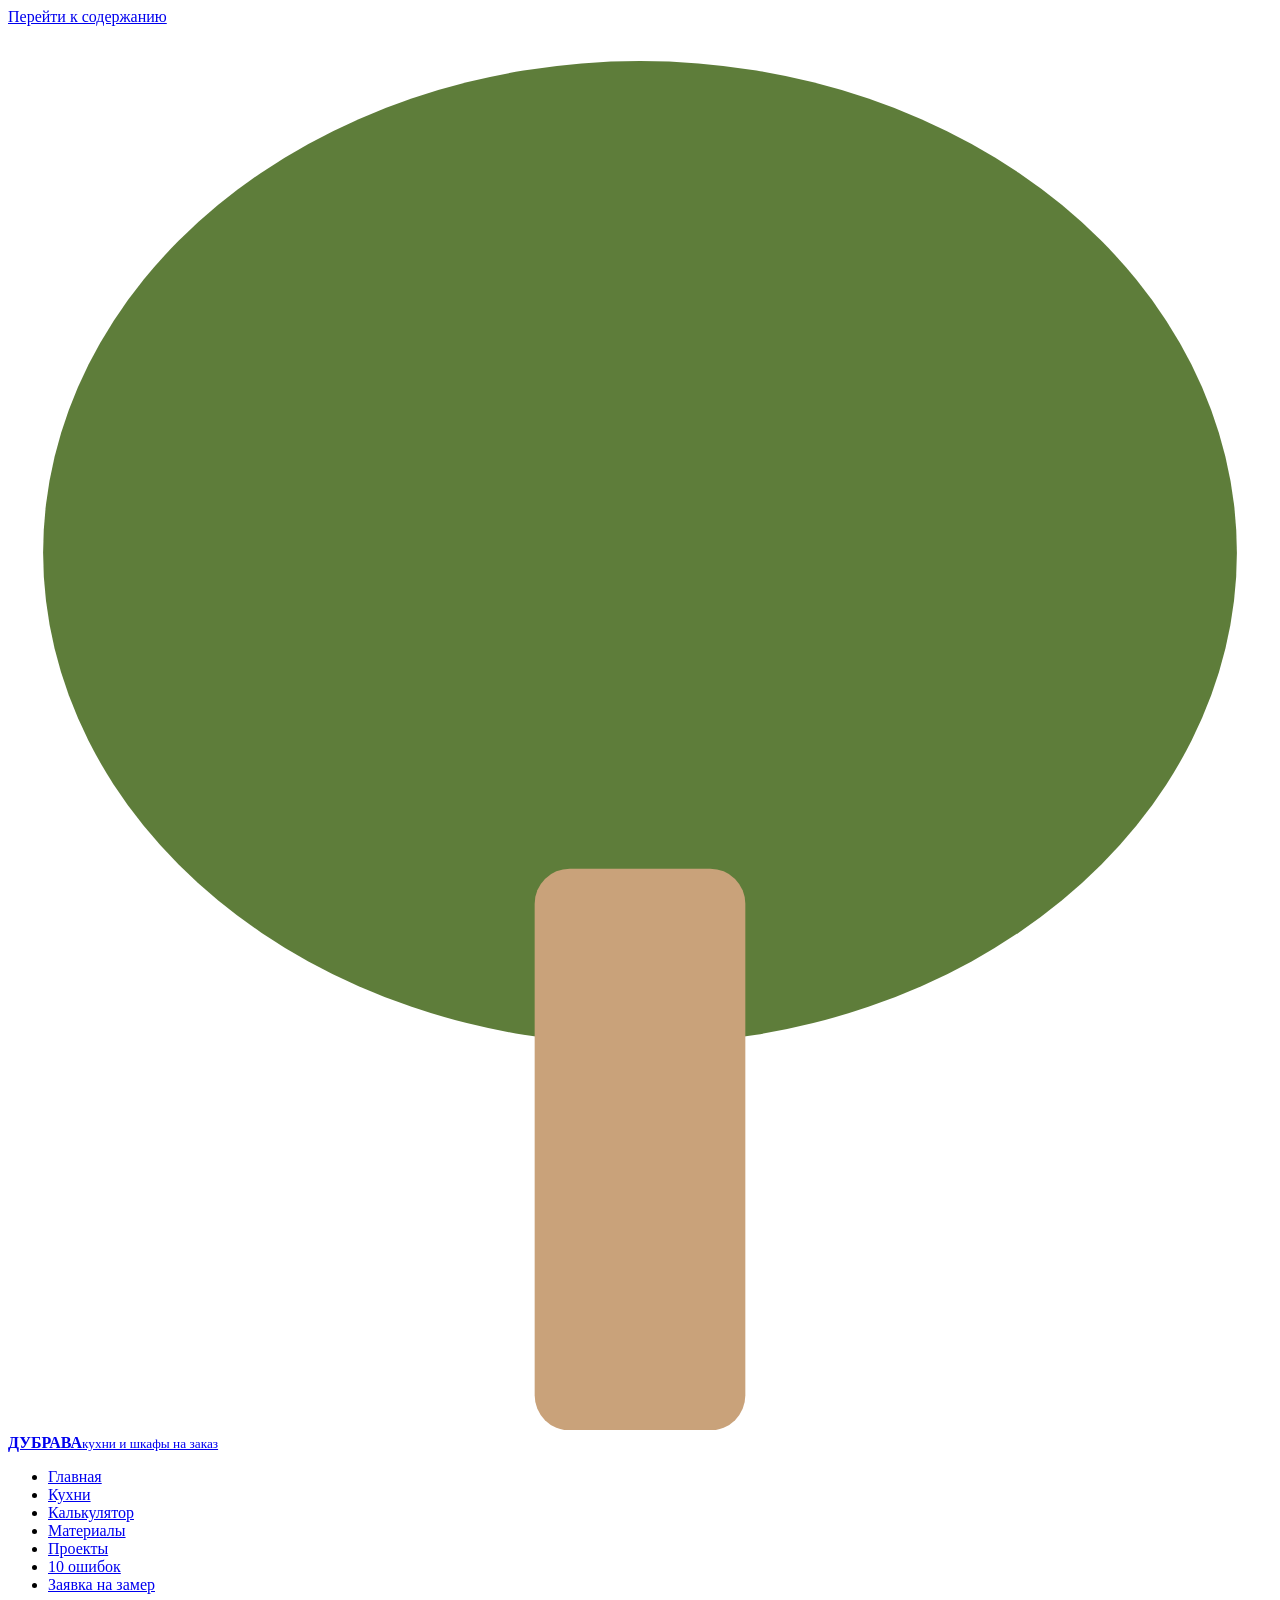
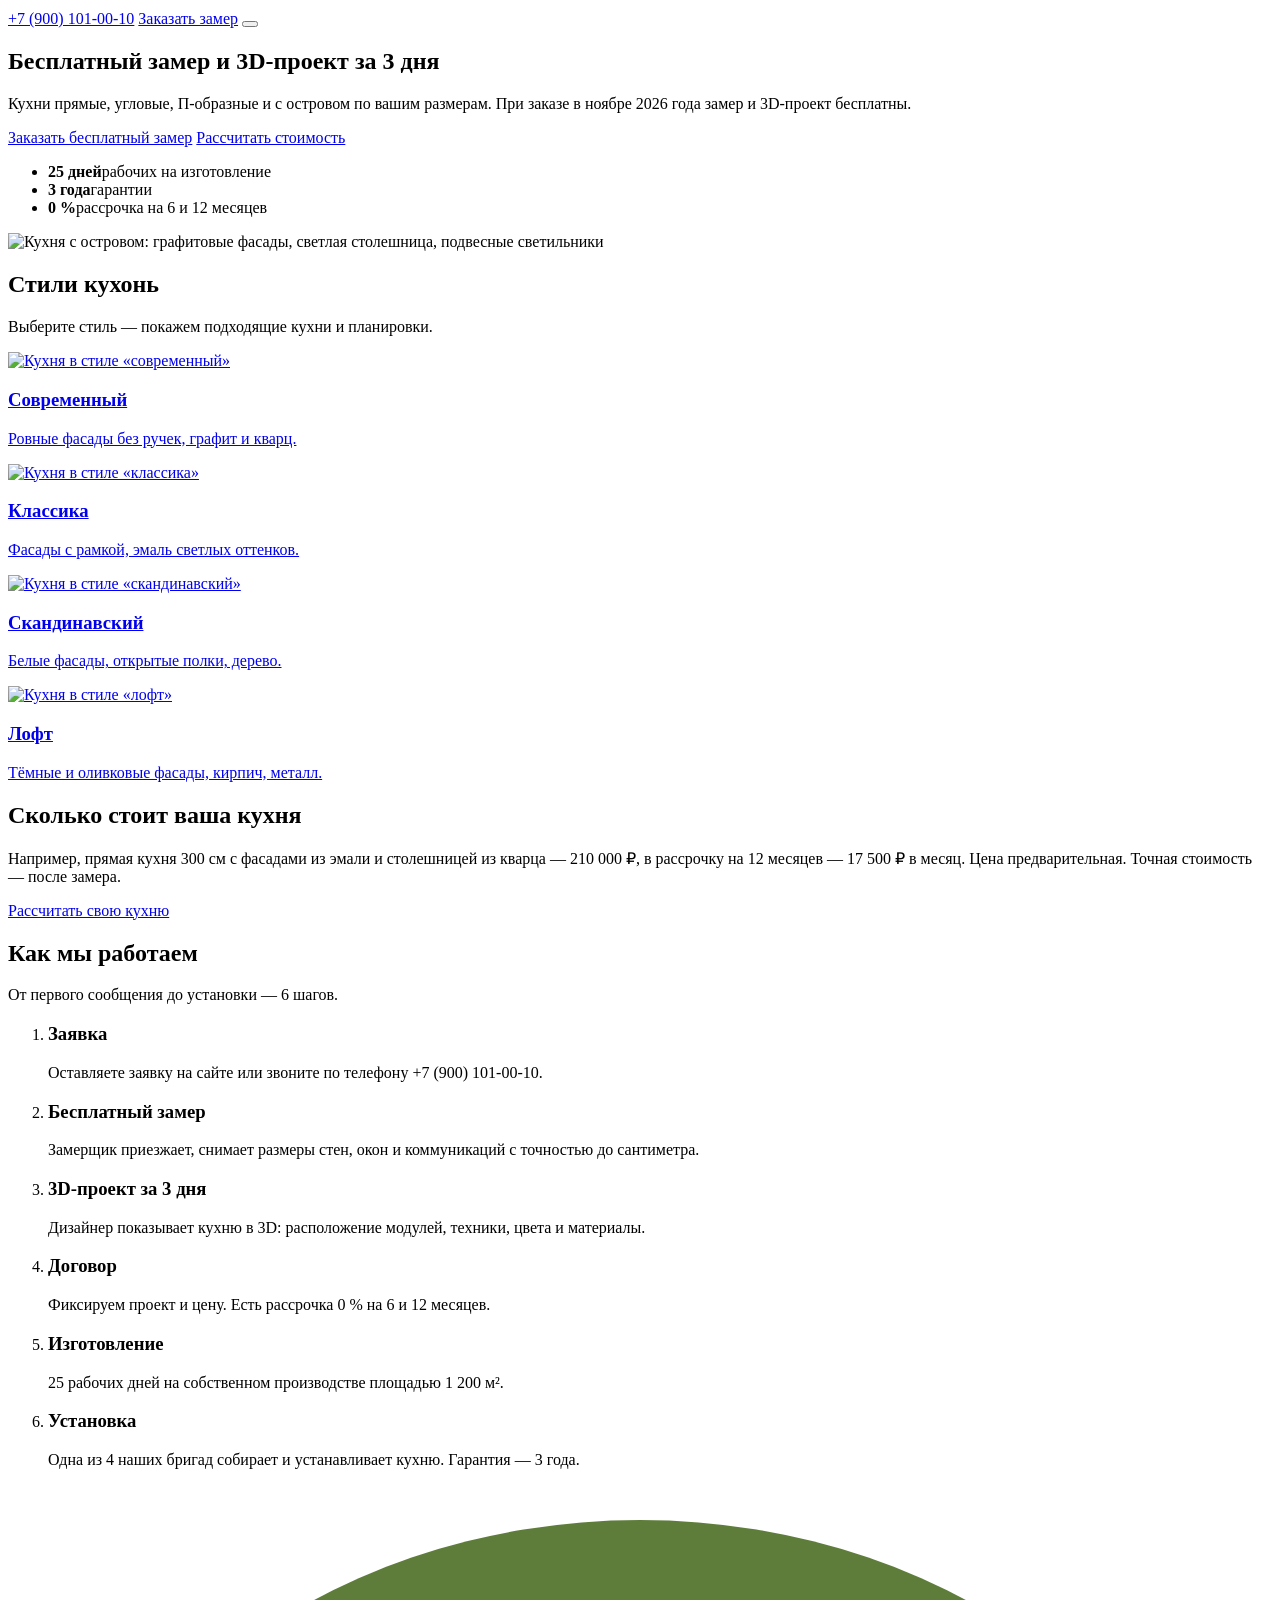
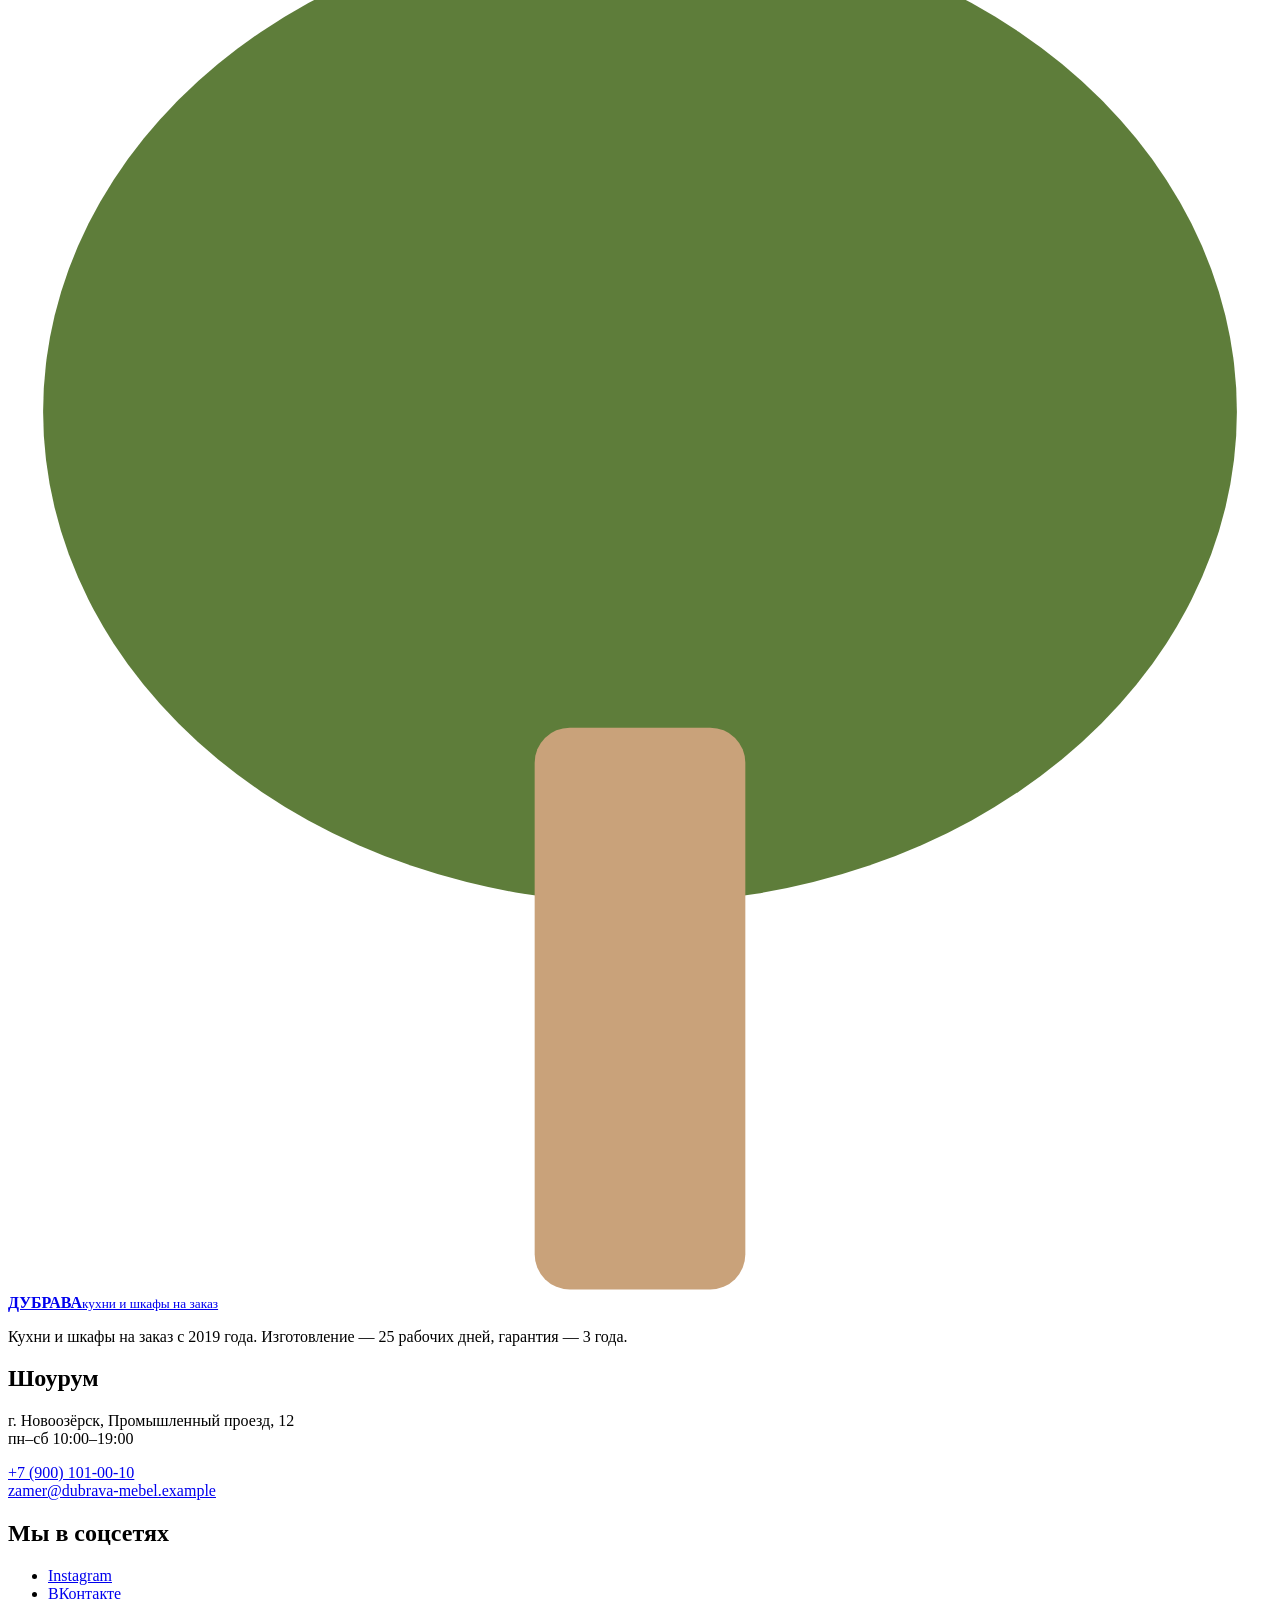
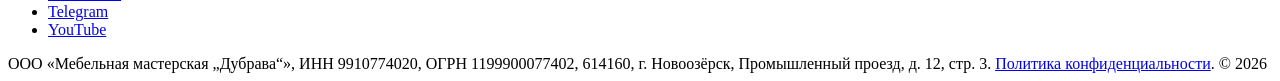
==== index.html @ 315a9c42 "Add files via upload" ====
<!DOCTYPE html>
<html lang="ru">
<head>
<meta charset="utf-8">
<!-- Тег Google (gtag.js) ресурса GA4 «ДУБРАВА — сайт» -->
<script async src="https://www.googletagmanager.com/gtag/js?id=G-XXXXXXXXXX"></script>
<script>
  window.dataLayer = window.dataLayer || [];
  function gtag(){dataLayer.push(arguments);}
  gtag('js', new Date());
  gtag('config', 'G-XXXXXXXXXX');
</script>
<meta name="viewport" content="width=device-width, initial-scale=1">
<title>Кухни на заказ «Дубрава» — бесплатный замер и 3D-проект за 3 дня</title>
<meta name="description" content="Кухни прямые, угловые, П-образные и с островом на заказ. Изготовление 25 рабочих дней, гарантия 3 года, рассрочка 0 %. Бесплатный замер и 3D-проект в ноябре 2026.">
<meta property="og:type" content="website">
<meta property="og:locale" content="ru_RU">
<meta property="og:site_name" content="Дубрава — кухни и шкафы на заказ">
<meta property="og:title" content="Кухни на заказ «Дубрава» — бесплатный замер и 3D-проект за 3 дня">
<meta property="og:description" content="Кухни прямые, угловые, П-образные и с островом на заказ. Изготовление 25 рабочих дней, гарантия 3 года, рассрочка 0 %. Бесплатный замер и 3D-проект в ноябре 2026.">
<meta property="og:url" content="https://tz-10-kuhni-dubrava.vercel.app/">
<meta property="og:image" content="https://tz-10-kuhni-dubrava.vercel.app/img/og.jpg">
<meta property="og:image:width" content="1200">
<meta property="og:image:height" content="630">
<meta name="theme-color" content="#5E7D3A">
<link rel="icon" href="favicon.ico" sizes="any">
<link rel="preconnect" href="https://fonts.googleapis.com">
<link rel="preconnect" href="https://fonts.gstatic.com" crossorigin>
<link rel="stylesheet" href="https://fonts.googleapis.com/css2?family=Inter:wght@400;500;600;700&amp;family=Playfair+Display:wght@700&amp;display=swap">
<link rel="stylesheet" href="css/style.css">
</head>
<body>
<a class="skip-link" href="#main">Перейти к содержанию</a>
<header class="site-header">
  <div class="wrap header-in">
    <a class="logo" href="index.html" aria-label="Дубрава — на главную"><svg viewBox="0 0 36 40" aria-hidden="true"><ellipse cx="18" cy="15" rx="17" ry="14" fill="#5E7D3A"/><rect x="15" y="24" width="6" height="16" rx="1" fill="#C9A27A"/></svg><span><b>ДУБРАВА</b><small>кухни и шкафы на заказ</small></span></a>
    <nav id="menu" class="nav" aria-label="Основное меню"><ul><li><a href="index.html" class="is-active" aria-current="page">Главная</a></li><li><a href="kitchens.html">Кухни</a></li><li><a href="calculator.html">Калькулятор</a></li><li><a href="materials.html">Материалы</a></li><li><a href="projects.html">Проекты</a></li><li><a href="mistakes.html">10 ошибок</a></li><li><a href="contacts.html">Заявка на замер</a></li></ul></nav>
    <a class="header-phone" href="tel:+79001010010" data-event="contact_click" data-contact-type="phone" data-page-section="header">+7 (900) 101-00-10</a>
    <a class="btn btn-sm" href="contacts.html" data-event="cta_click" data-button-name="header_measure" data-page-section="header">Заказать замер</a>
    <button class="burger" type="button" aria-expanded="false" aria-controls="menu" aria-label="Открыть меню"><span></span></button>
  </div>
</header>
<main id="main">

<section class="hero" aria-labelledby="hero-title">
  <div class="wrap hero-grid">
    <div>
      <h1 id="hero-title">Бесплатный замер и&nbsp;3D&#8209;проект за&nbsp;3&nbsp;дня</h1>
      <p class="lead">Кухни прямые, угловые, П-образные и с островом по вашим размерам. При заказе в ноябре 2026 года замер и 3D-проект бесплатны.</p>
      <div class="hero-actions">
        <a class="btn" href="contacts.html" data-event="cta_click" data-button-name="hero_measure" data-page-section="hero">Заказать бесплатный замер</a>
        <a class="btn btn-outline" href="calculator.html">Рассчитать стоимость</a>
      </div>
      <ul class="facts">
        <li><b>25 дней</b>рабочих на изготовление</li>
        <li><b>3 года</b>гарантии</li>
        <li><b>0 %</b>рассрочка на 6 и 12 месяцев</li>
      </ul>
    </div>
    <div class="hero-photo"><img src="img/hero.webp" alt="Кухня с островом: графитовые фасады, светлая столешница, подвесные светильники" width="1200" height="840" decoding="async" fetchpriority="high"></div>
  </div>
</section>

<section class="section section-white" aria-labelledby="styles-title">
  <div class="wrap">
    <h2 id="styles-title">Стили кухонь</h2>
    <p class="lead">Выберите стиль — покажем подходящие кухни и планировки.</p>
    <div class="grid">
      <a class="card style-card" href="kitchens.html?style=modern" data-event="style_filter" data-style="modern" data-layout="all" data-page-section="styles">
        <img src="img/kitchen-olive.webp" alt="Кухня в стиле «современный»" width="800" height="560" loading="lazy" decoding="async">
        <div class="card-body"><h3>Современный</h3><p class="card-meta">Ровные фасады без ручек, графит и кварц.</p></div>
      </a>
      <a class="card style-card" href="kitchens.html?style=classic" data-event="style_filter" data-style="classic" data-layout="all" data-page-section="styles">
        <img src="img/kitchen-klassika.webp" alt="Кухня в стиле «классика»" width="800" height="560" loading="lazy" decoding="async">
        <div class="card-body"><h3>Классика</h3><p class="card-meta">Фасады с рамкой, эмаль светлых оттенков.</p></div>
      </a>
      <a class="card style-card" href="kitchens.html?style=scandi" data-event="style_filter" data-style="scandi" data-layout="all" data-page-section="styles">
        <img src="img/kitchen-dub.webp" alt="Кухня в стиле «скандинавский»" width="800" height="560" loading="lazy" decoding="async">
        <div class="card-body"><h3>Скандинавский</h3><p class="card-meta">Белые фасады, открытые полки, дерево.</p></div>
      </a>
      <a class="card style-card" href="kitchens.html?style=loft" data-event="style_filter" data-style="loft" data-layout="all" data-page-section="styles">
        <img src="img/kitchen-fabrika.webp" alt="Кухня в стиле «лофт»" width="800" height="560" loading="lazy" decoding="async">
        <div class="card-body"><h3>Лофт</h3><p class="card-meta">Тёмные и оливковые фасады, кирпич, металл.</p></div>
      </a>
    </div>
  </div>
</section>

<section class="section" aria-labelledby="calc-title">
  <div class="wrap">
    <div class="callout">
      <div>
        <h2 id="calc-title">Сколько стоит ваша кухня</h2>
        <p>Например, прямая кухня 300 см с фасадами из эмали и столешницей из кварца — 210 000 ₽, в рассрочку на 12 месяцев — 17 500 ₽ в месяц. Цена предварительная. Точная стоимость — после замера.</p>
      </div>
      <a class="btn btn-oak" href="calculator.html" data-event="cta_click" data-button-name="calc_teaser" data-page-section="calculator">Рассчитать свою кухню</a>
    </div>
  </div>
</section>

<section class="section section-white" aria-labelledby="how-title">
  <div class="wrap">
    <h2 id="how-title">Как мы работаем</h2>
    <p class="lead">От первого сообщения до установки — 6 шагов.</p>
    <ol class="steps"><li><h3>Заявка</h3><p>Оставляете заявку на сайте или звоните по телефону +7 (900) 101-00-10.</p></li><li><h3>Бесплатный замер</h3><p>Замерщик приезжает, снимает размеры стен, окон и коммуникаций с точностью до сантиметра.</p></li><li><h3>3D-проект за 3 дня</h3><p>Дизайнер показывает кухню в 3D: расположение модулей, техники, цвета и материалы.</p></li><li><h3>Договор</h3><p>Фиксируем проект и цену. Есть рассрочка 0 % на 6 и 12 месяцев.</p></li><li><h3>Изготовление</h3><p>25 рабочих дней на собственном производстве площадью 1 200 м².</p></li><li><h3>Установка</h3><p>Одна из 4 наших бригад собирает и устанавливает кухню. Гарантия — 3 года.</p></li></ol>
  </div>
</section>
</main>
<footer class="site-footer">
  <div class="wrap footer-grid">
    <div>
      <a class="logo" href="index.html" aria-label="Дубрава — на главную"><svg viewBox="0 0 36 40" aria-hidden="true"><ellipse cx="18" cy="15" rx="17" ry="14" fill="#5E7D3A"/><rect x="15" y="24" width="6" height="16" rx="1" fill="#C9A27A"/></svg><span><b>ДУБРАВА</b><small>кухни и шкафы на заказ</small></span></a>
      <p>Кухни и шкафы на заказ с 2019 года. Изготовление — 25 рабочих дней, гарантия — 3 года.</p>
    </div>
    <div class="footer-contact">
      <h2 class="footer-h">Шоурум</h2>
      <p>г. Новоозёрск, Промышленный проезд, 12<br>пн–сб 10:00–19:00</p>
      <a href="tel:+79001010010" data-event="contact_click" data-contact-type="phone" data-page-section="footer">+7 (900) 101-00-10</a><br>
      <a href="mailto:zamer@dubrava-mebel.example" data-event="contact_click" data-contact-type="email" data-page-section="footer">zamer@dubrava-mebel.example</a>
    </div>
    <div>
      <h2 class="footer-h">Мы в соцсетях</h2>
      <ul class="social"><li><a href="https://www.instagram.com/dubrava_kitchens/" target="_blank" rel="noopener" data-event="social_click" data-network="instagram" data-page-section="footer">Instagram</a></li><li><a href="https://vk.com/dubrava_kitchens" target="_blank" rel="noopener" data-event="social_click" data-network="vk" data-page-section="footer">ВКонтакте</a></li><li><a href="https://t.me/dubrava_kitchens" target="_blank" rel="noopener" data-event="social_click" data-network="telegram" data-page-section="footer">Telegram</a></li><li><a href="https://www.youtube.com/@dubrava_kitchens" target="_blank" rel="noopener" data-event="social_click" data-network="youtube" data-page-section="footer">YouTube</a></li></ul>
    </div>
  </div>
  <div class="wrap footer-legal">
    ООО «Мебельная мастерская „Дубрава“», ИНН 9910774020, ОГРН 1199900077402, 614160, г. Новоозёрск, Промышленный проезд, д. 12, стр. 3.
    <a href="privacy.html">Политика конфиденциальности</a>. © 2026
  </div>
</footer>
<script src="js/analytics.js" defer></script>
<script src="js/main.js" defer></script>
</body>
</html>
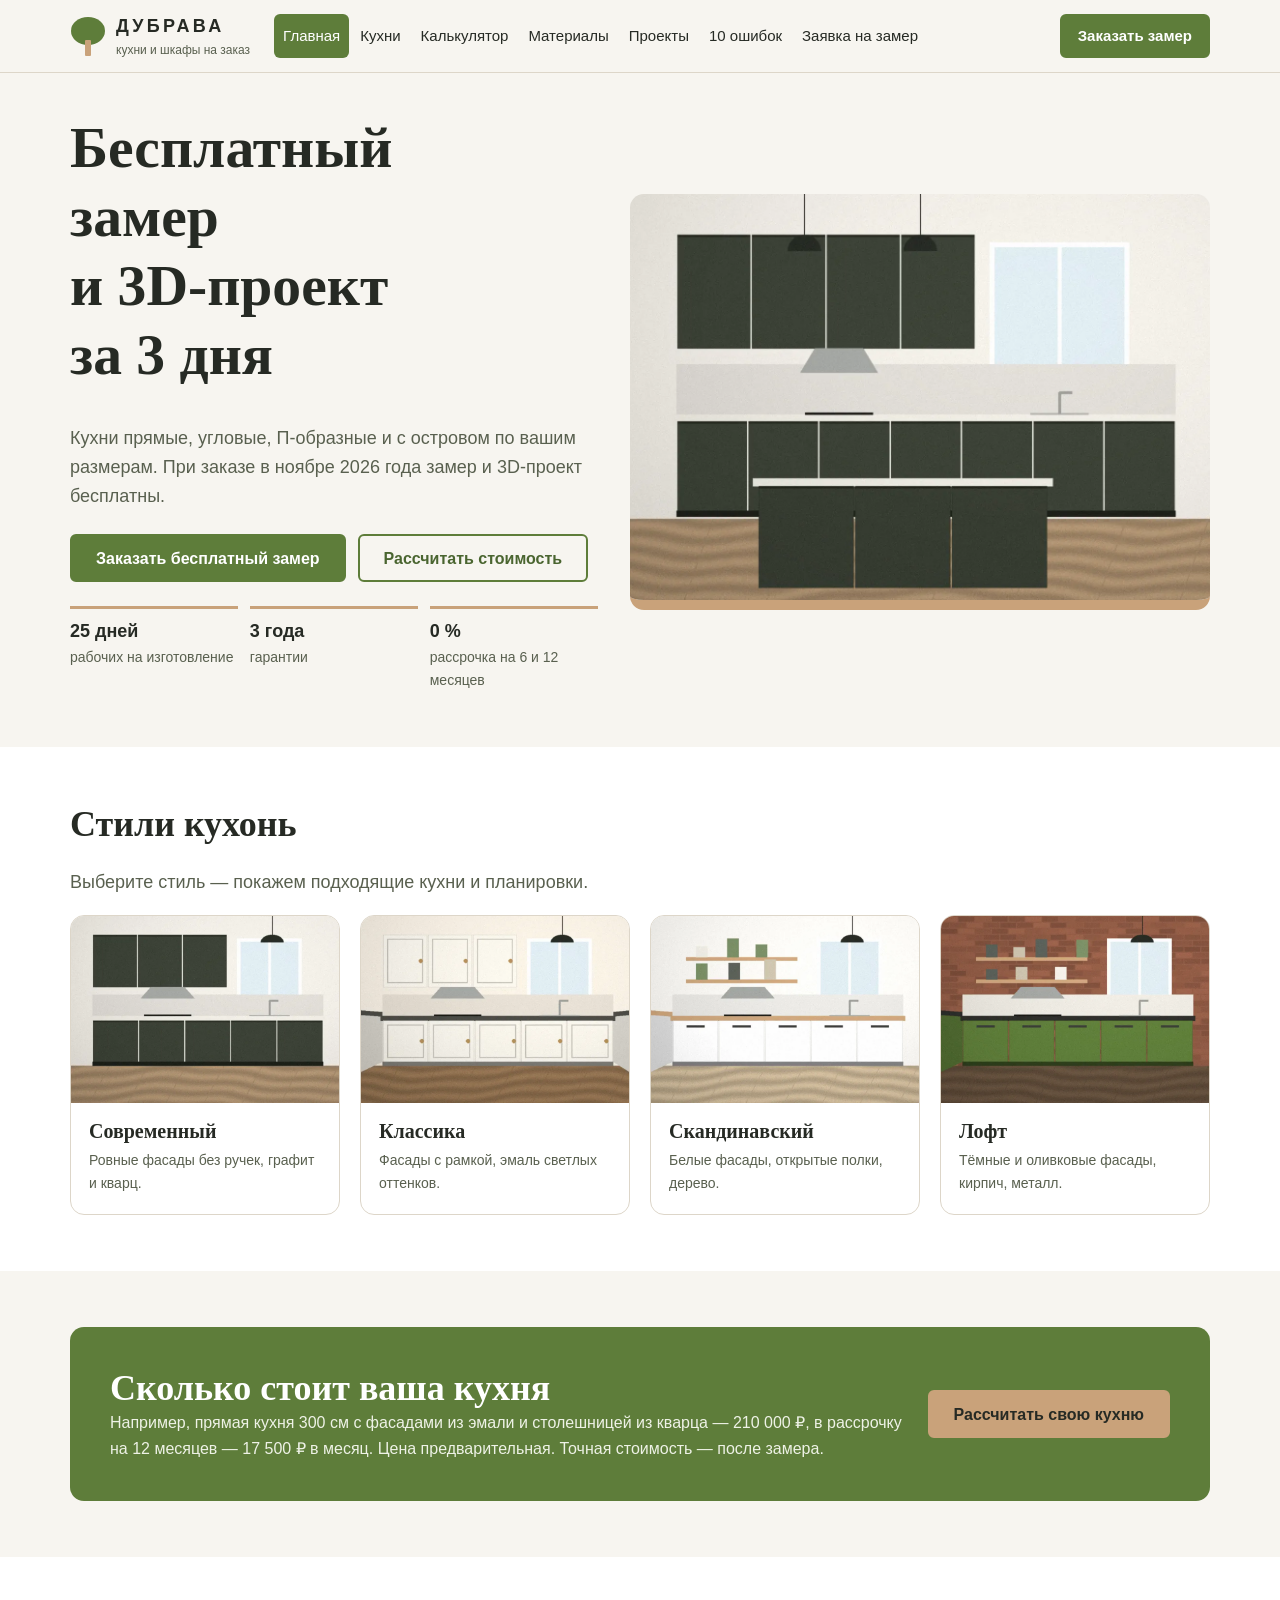
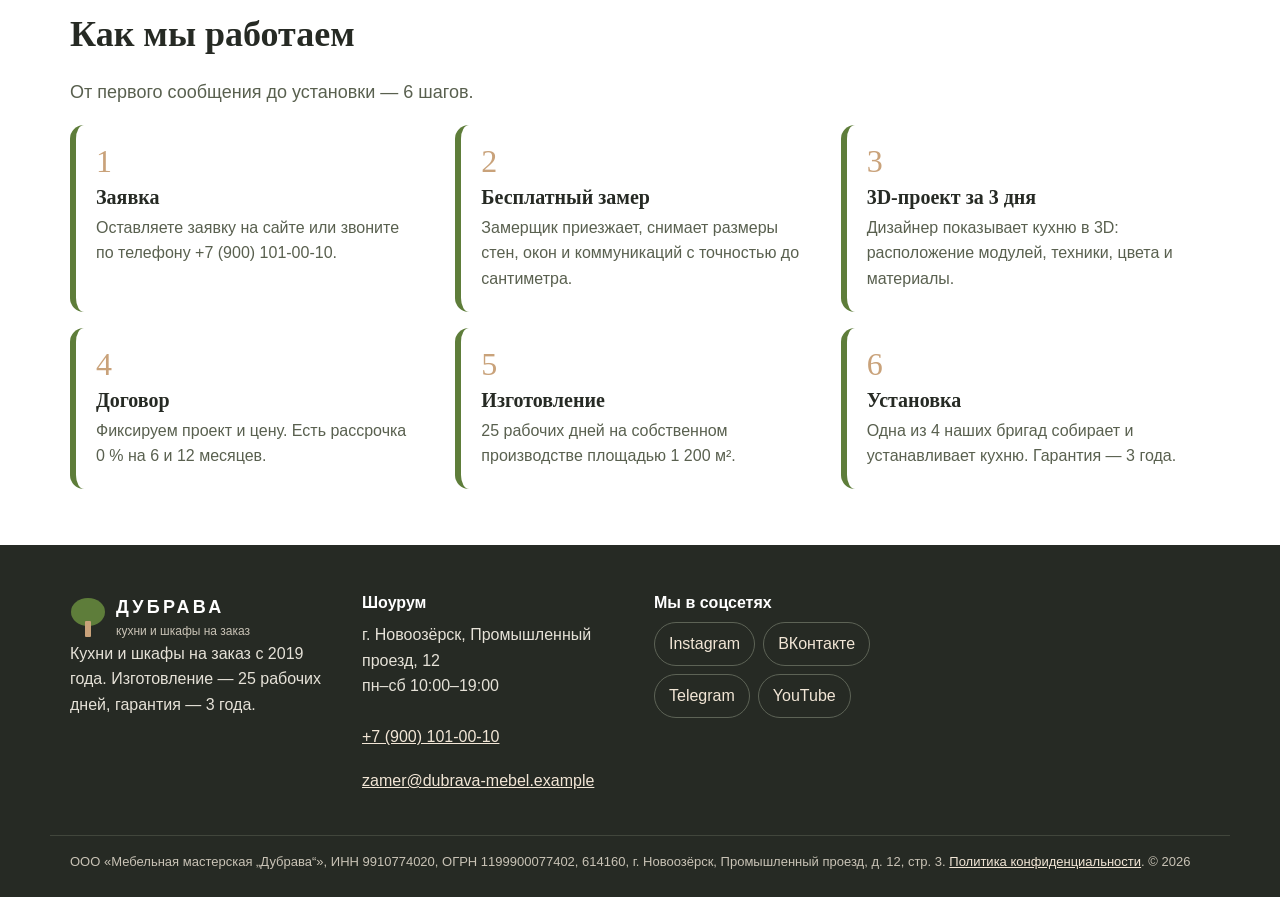
==== commit de752a1d: "Подключение GA4 и приёмника заявок" ====
--- a/index.html
+++ b/index.html
@@ -3,12 +3,12 @@
 <head>
 <meta charset="utf-8">
 <!-- Тег Google (gtag.js) ресурса GA4 «ДУБРАВА — сайт» -->
-<script async src="https://www.googletagmanager.com/gtag/js?id=G-XXXXXXXXXX"></script>
+<script async src="https://www.googletagmanager.com/gtag/js?id=G-V7QHEY63GM"></script>
 <script>
   window.dataLayer = window.dataLayer || [];
   function gtag(){dataLayer.push(arguments);}
   gtag('js', new Date());
-  gtag('config', 'G-XXXXXXXXXX');
+  gtag('config', 'G-V7QHEY63GM');
 </script>
 <meta name="viewport" content="width=device-width, initial-scale=1">
 <title>Кухни на заказ «Дубрава» — бесплатный замер и 3D-проект за 3 дня</title>
--- a/css/style.css
+++ b/css/style.css
@@ -0,0 +1,230 @@
+/* ДУБРАВА — общий стиль сайта.
+   Фирменные цвета и шрифты — из раздела 2 технического задания. */
+:root {
+  --olive: #5E7D3A;
+  --olive-dark: #4A6530;
+  --oak: #C9A27A;
+  --oak-light: #EADBC8;
+  --light: #F7F5F0;
+  --graphite: #262A24;
+  --muted: #59604F;
+  --line: #DDD6C9;
+  --white: #FFFFFF;
+  --error: #A3352A;
+  --radius-s: 6px;
+  --radius-l: 14px;
+  --font-head: "Playfair Display", Georgia, "Times New Roman", serif;
+  --font-text: "Inter", "Segoe UI", Arial, sans-serif;
+}
+
+*, *::before, *::after { box-sizing: border-box; }
+html { -webkit-text-size-adjust: 100%; scroll-behavior: smooth; }
+@media (prefers-reduced-motion: reduce) { html { scroll-behavior: auto; } }
+body {
+  margin: 0;
+  font-family: var(--font-text);
+  font-size: 1rem;
+  line-height: 1.6;
+  color: var(--graphite);
+  background: var(--light);
+  overflow-x: hidden;
+}
+img { max-width: 100%; height: auto; display: block; }
+a { color: var(--olive-dark); }
+a:hover { color: var(--graphite); }
+:focus-visible { outline: 3px solid var(--oak); outline-offset: 2px; }
+h1, h2, h3 { font-family: var(--font-head); line-height: 1.2; margin: 0 0 .6em; font-weight: 700; }
+h1 { font-size: clamp(2rem, 5vw, 3.25rem); }
+h2 { font-size: clamp(1.5rem, 3.4vw, 2.25rem); }
+h3 { font-size: 1.25rem; }
+p { margin: 0 0 1em; }
+
+.wrap { width: 100%; max-width: 1180px; margin: 0 auto; padding: 0 20px; }
+.section { padding: 56px 0; }
+.section-white { background: var(--white); }
+.lead { font-size: 1.125rem; color: var(--muted); max-width: 62ch; }
+.skip-link { position: absolute; left: -999px; top: 8px; background: var(--graphite); color: var(--white); padding: 10px 16px; z-index: 100; }
+.skip-link:focus { left: 8px; }
+.visually-hidden { position: absolute; width: 1px; height: 1px; overflow: hidden; clip: rect(0 0 0 0); white-space: nowrap; }
+
+/* Кнопки: высота не меньше 48 px — удобно нажимать пальцем */
+.btn {
+  display: inline-flex; align-items: center; justify-content: center; gap: 8px;
+  min-height: 48px; min-width: 48px; padding: 12px 24px;
+  font: 600 1rem/1.2 var(--font-text);
+  color: var(--white); background: var(--olive);
+  border: 2px solid var(--olive); border-radius: var(--radius-s);
+  text-decoration: none; cursor: pointer; text-align: center;
+}
+.btn:hover { background: var(--olive-dark); border-color: var(--olive-dark); color: var(--white); }
+.btn-outline { background: transparent; color: var(--olive-dark); }
+.btn-outline:hover { background: var(--olive); color: var(--white); }
+.btn-oak { background: var(--oak); border-color: var(--oak); color: var(--graphite); }
+.btn-oak:hover { background: var(--oak-light); border-color: var(--oak-light); color: var(--graphite); }
+.btn-sm { min-height: 44px; padding: 8px 16px; font-size: .9375rem; }
+.btn[disabled], .btn[aria-disabled="true"] { opacity: .6; cursor: wait; }
+
+/* Шапка */
+.site-header { position: sticky; top: 0; z-index: 50; background: var(--light); border-bottom: 1px solid var(--line); }
+.header-in { display: flex; align-items: center; gap: 16px; min-height: 72px; }
+.logo { display: flex; align-items: center; gap: 10px; text-decoration: none; color: var(--graphite); margin-right: auto; }
+.logo svg { width: 36px; height: 40px; flex: none; }
+.logo b { display: block; font-family: var(--font-text); letter-spacing: .18em; font-size: 1.125rem; }
+.logo small { display: block; font-size: .75rem; color: var(--muted); }
+.header-phone { display: none; font-weight: 600; color: var(--graphite); text-decoration: none; min-height: 44px; align-items: center; }
+.nav ul { list-style: none; margin: 0; padding: 0; }
+.nav a { display: flex; align-items: center; min-height: 44px; padding: 0 10px; color: var(--graphite); text-decoration: none; font-weight: 500; border-radius: var(--radius-s); }
+.nav a:hover { background: var(--oak-light); }
+.nav a.is-active { color: var(--white); background: var(--olive); }
+.burger { width: 48px; height: 48px; border: 1px solid var(--line); background: var(--white); border-radius: var(--radius-s); cursor: pointer; position: relative; order: 3; }
+.burger span, .burger span::before, .burger span::after { position: absolute; left: 13px; width: 20px; height: 2px; background: var(--graphite); content: ""; }
+.burger span { top: 23px; }
+.burger span::before { top: -7px; left: 0; }
+.burger span::after { top: 7px; left: 0; }
+.header-in > .btn { display: none; }
+.nav { display: none; position: absolute; left: 0; right: 0; top: 100%; background: var(--light); border-bottom: 1px solid var(--line); padding: 8px 20px 16px; }
+.nav.is-open { display: block; }
+@media (min-width: 768px) {
+  .header-phone { display: inline-flex; }
+  .header-in > .btn { display: inline-flex; }
+}
+@media (min-width: 1180px) {
+  .burger { display: none; }
+  .nav { display: block; position: static; padding: 0; border: 0; background: none; }
+  .nav ul { display: flex; gap: 2px; }
+  .nav a { font-size: .9375rem; padding: 0 9px; }
+  .logo { margin-right: 8px; }
+  .nav { margin-right: auto; }
+}
+
+/* Первый экран */
+.hero { padding: 40px 0 56px; }
+.hero-grid { display: grid; gap: 32px; align-items: center; }
+.hero h1 { font-size: clamp(2.25rem, 6vw, 4rem); max-width: 13ch; }
+.hero-actions { display: flex; flex-wrap: wrap; gap: 12px; margin: 24px 0; }
+.facts { display: grid; grid-template-columns: repeat(3, minmax(0, 1fr)); gap: 12px; list-style: none; padding: 0; margin: 0; }
+.facts li { border-top: 3px solid var(--oak); padding-top: 8px; font-size: .875rem; color: var(--muted); }
+.facts b { display: block; font-size: 1.125rem; color: var(--graphite); }
+.hero-photo { border-radius: var(--radius-l); overflow: hidden; border-bottom: 10px solid var(--oak); }
+@media (min-width: 900px) { .hero-grid { grid-template-columns: 1fr 1.1fr; } }
+
+/* Сетки карточек */
+.grid { display: grid; gap: 20px; grid-template-columns: repeat(auto-fill, minmax(min(100%, 260px), 1fr)); }
+.card { background: var(--white); border: 1px solid var(--line); border-radius: var(--radius-l); overflow: hidden; display: flex; flex-direction: column; }
+.card img { aspect-ratio: 10 / 7; object-fit: cover; width: 100%; }
+.card-body { padding: 16px 18px 20px; display: flex; flex-direction: column; gap: 6px; flex: 1; }
+.card-body h3 { margin: 0; }
+.card-meta { font-size: .875rem; color: var(--muted); margin: 0; }
+.price { font-weight: 700; font-size: 1.125rem; margin: 4px 0 8px; }
+.card-body .btn { margin-top: auto; }
+.style-card { text-decoration: none; color: var(--graphite); }
+.style-card:hover h3 { color: var(--olive-dark); }
+
+/* Этапы работы — это последовательность, поэтому нумерация */
+.steps { list-style: none; counter-reset: step; padding: 0; margin: 0; display: grid; gap: 16px; grid-template-columns: repeat(auto-fill, minmax(min(100%, 300px), 1fr)); }
+.steps li { counter-increment: step; background: var(--white); border-radius: var(--radius-l); padding: 20px; border-left: 6px solid var(--olive); }
+.steps li::before { content: counter(step); font-family: var(--font-head); font-size: 2rem; color: var(--oak); display: block; line-height: 1; margin-bottom: 8px; }
+.steps h3 { margin-bottom: 6px; }
+.steps p { margin: 0; color: var(--muted); }
+
+/* Блок-призыв */
+.callout { background: var(--olive); color: var(--white); border-radius: var(--radius-l); padding: 32px 24px; display: grid; gap: 16px; align-items: center; }
+.callout h2 { color: var(--white); margin: 0; }
+.callout p { margin: 0; color: #EEF2E6; }
+@media (min-width: 768px) { .callout { grid-template-columns: 1fr auto; padding: 40px; } }
+
+/* Фильтр кухонь */
+.filter { display: grid; gap: 16px; margin-bottom: 24px; }
+.filter-group { border: 0; padding: 0; margin: 0; }
+.filter-group legend { font-weight: 600; margin-bottom: 8px; }
+.chips { display: flex; flex-wrap: wrap; gap: 8px; }
+.chip { min-height: 44px; padding: 8px 16px; border-radius: 999px; border: 1px solid var(--line); background: var(--white); color: var(--graphite); font: 500 .9375rem var(--font-text); cursor: pointer; }
+.chip[aria-pressed="true"] { background: var(--graphite); color: var(--white); border-color: var(--graphite); }
+.note { background: var(--oak-light); border-radius: var(--radius-l); padding: 16px 20px; margin-bottom: 24px; }
+.empty { padding: 24px; background: var(--white); border-radius: var(--radius-l); }
+
+/* Калькулятор */
+.calc { display: grid; gap: 24px; }
+@media (min-width: 900px) { .calc { grid-template-columns: 1.2fr 1fr; align-items: start; } }
+.panel { background: var(--white); border: 1px solid var(--line); border-radius: var(--radius-l); padding: 24px; }
+.field { border: 0; padding: 0; margin: 0 0 20px; }
+.field legend, .field > label { display: block; font-weight: 600; margin-bottom: 8px; }
+.options { display: grid; gap: 8px; grid-template-columns: repeat(auto-fill, minmax(min(100%, 150px), 1fr)); }
+.option { display: flex; align-items: center; gap: 10px; min-height: 48px; padding: 8px 12px; border: 1px solid var(--line); border-radius: var(--radius-s); cursor: pointer; }
+.option:has(input:checked) { border-color: var(--olive); background: #EEF2E6; }
+.option input { width: 20px; height: 20px; accent-color: var(--olive); flex: none; }
+.length-row { display: flex; gap: 12px; align-items: center; }
+.length-row input[type="range"] { flex: 1; accent-color: var(--olive); min-height: 44px; }
+.length-row input[type="number"] { width: 96px; }
+.result { position: sticky; top: 88px; }
+.total { font-family: var(--font-head); font-size: clamp(2rem, 6vw, 2.75rem); margin: 0; }
+.formula { color: var(--muted); font-size: .9375rem; word-break: break-word; }
+.disclaimer { font-size: .9375rem; border-left: 4px solid var(--oak); padding-left: 12px; }
+.months { display: grid; grid-template-columns: 1fr 1fr; gap: 8px; margin: 12px 0 20px; }
+.month-btn { min-height: 64px; padding: 8px; border-radius: var(--radius-s); border: 1px solid var(--line); background: var(--light); cursor: pointer; font: 500 .9375rem var(--font-text); color: var(--graphite); }
+.month-btn b { display: block; font-size: 1.125rem; }
+.month-btn[aria-pressed="true"] { border-color: var(--olive); background: #EEF2E6; }
+
+/* Формы */
+input[type="text"], input[type="tel"], input[type="email"], input[type="number"], select {
+  width: 100%; min-height: 48px; padding: 10px 12px;
+  font: 1rem var(--font-text); color: var(--graphite);
+  background: var(--white); border: 1px solid #A9A190; border-radius: var(--radius-s);
+}
+.form-row { margin-bottom: 18px; }
+.form-row > label { display: block; font-weight: 600; margin-bottom: 6px; }
+.hint { font-size: .875rem; color: var(--muted); margin-top: 4px; }
+.error-text { color: var(--error); font-size: .875rem; margin-top: 6px; min-height: 0; }
+[aria-invalid="true"] { border-color: var(--error) !important; box-shadow: 0 0 0 2px rgba(163, 53, 42, .15); }
+.consent { display: flex; gap: 10px; align-items: flex-start; }
+.consent input { width: 24px; height: 24px; margin-top: 2px; accent-color: var(--olive); flex: none; }
+.calc-chip { display: flex; flex-wrap: wrap; gap: 8px; align-items: center; background: #EEF2E6; padding: 10px 14px; border-radius: var(--radius-s); }
+.form-message { padding: 12px 16px; border-radius: var(--radius-s); background: #F6E1DE; color: var(--error); margin-bottom: 16px; }
+.two-cols { display: grid; gap: 24px; }
+@media (min-width: 900px) { .two-cols { grid-template-columns: 1.3fr 1fr; align-items: start; } }
+.contact-list { list-style: none; padding: 0; margin: 0 0 16px; display: grid; gap: 8px; }
+.contact-list a { display: flex; align-items: center; min-height: 48px; padding: 0 14px; background: var(--light); border-radius: var(--radius-s); text-decoration: none; color: var(--graphite); font-weight: 500; }
+.contact-list a:hover { background: var(--oak-light); }
+
+/* Материалы, проекты, ошибки */
+.material-card[aria-current="true"] { outline: 3px solid var(--olive); }
+.facts-list { list-style: none; padding: 0; margin: 0 0 8px; font-size: .9375rem; }
+.facts-list li { padding: 4px 0; border-bottom: 1px dashed var(--line); }
+.gallery-main { border-radius: var(--radius-l); overflow: hidden; background: var(--white); }
+.gallery-main img { width: 100%; aspect-ratio: 3 / 2; object-fit: cover; }
+.thumbs { display: grid; grid-template-columns: repeat(3, 1fr); gap: 10px; margin-top: 10px; }
+.thumb { padding: 0; border: 3px solid transparent; border-radius: var(--radius-s); overflow: hidden; cursor: pointer; background: none; }
+.thumb[aria-pressed="true"] { border-color: var(--olive); }
+.thumb span { display: block; font-size: .8125rem; padding: 4px; background: var(--white); color: var(--graphite); }
+.mistakes { list-style: none; counter-reset: m; padding: 0; margin: 0; display: grid; gap: 20px; }
+.mistake { counter-increment: m; display: grid; gap: 16px; background: var(--white); border-radius: var(--radius-l); padding: 20px; }
+.mistake h2 { font-size: 1.375rem; }
+.mistake h2::before { content: counter(m) ". "; color: var(--oak); }
+@media (min-width: 768px) { .mistake { grid-template-columns: 300px 1fr; align-items: center; } }
+.promo { display: flex; flex-wrap: wrap; align-items: center; gap: 12px; }
+.promo-code { font: 700 1.75rem/1 var(--font-text); letter-spacing: .12em; background: var(--white); color: var(--graphite); padding: 12px 18px; border-radius: var(--radius-s); border: 2px dashed var(--oak); }
+.map-box img { border-radius: var(--radius-l); }
+.actions { display: flex; flex-wrap: wrap; gap: 10px; margin-top: 12px; }
+.policy { max-width: 76ch; }
+.policy h2 { font-size: 1.375rem; margin-top: 1.6em; }
+
+/* Подвал */
+.site-footer { background: var(--graphite); color: #E6E2D8; padding: 48px 0 24px; margin-top: 0; }
+.site-footer a { color: #F2E6D6; }
+.site-footer .logo { color: var(--white); }
+.site-footer .logo small { color: #C9C3B6; }
+.footer-grid { display: grid; gap: 28px; grid-template-columns: repeat(auto-fill, minmax(min(100%, 240px), 1fr)); }
+.footer-h { font-family: var(--font-text); font-size: 1rem; color: var(--white); margin-bottom: 10px; }
+.social { list-style: none; padding: 0; margin: 0; display: flex; flex-wrap: wrap; gap: 8px; }
+.social a { display: inline-flex; align-items: center; min-height: 44px; padding: 0 14px; border: 1px solid #5D6356; border-radius: 999px; text-decoration: none; }
+.social a:hover { background: var(--olive); }
+.footer-legal { border-top: 1px solid #41463C; margin-top: 32px; padding-top: 16px; font-size: .8125rem; color: #C9C3B6; }
+.site-footer .footer-contact a { display: inline-flex; align-items: center; min-height: 44px; }
+.on-light .social a { color: var(--graphite); border-color: var(--line); background: var(--white); }
+.on-light .social a:hover { background: var(--oak-light); }
+[hidden] { display: none !important; }
+.h3 { font-size: 1.25rem; }
+/* Уточнения шапки для ширины 1180–1399 px: телефон прячем, чтобы меню уместилось в одну строку */
+.nav a, .logo small, .header-phone { white-space: nowrap; }
+@media (min-width: 1180px) and (max-width: 1399px) { .header-phone { display: none; } }
+.hero h1 { max-width: 15ch; font-size: clamp(2.25rem, 5.5vw, 3.6rem); }
